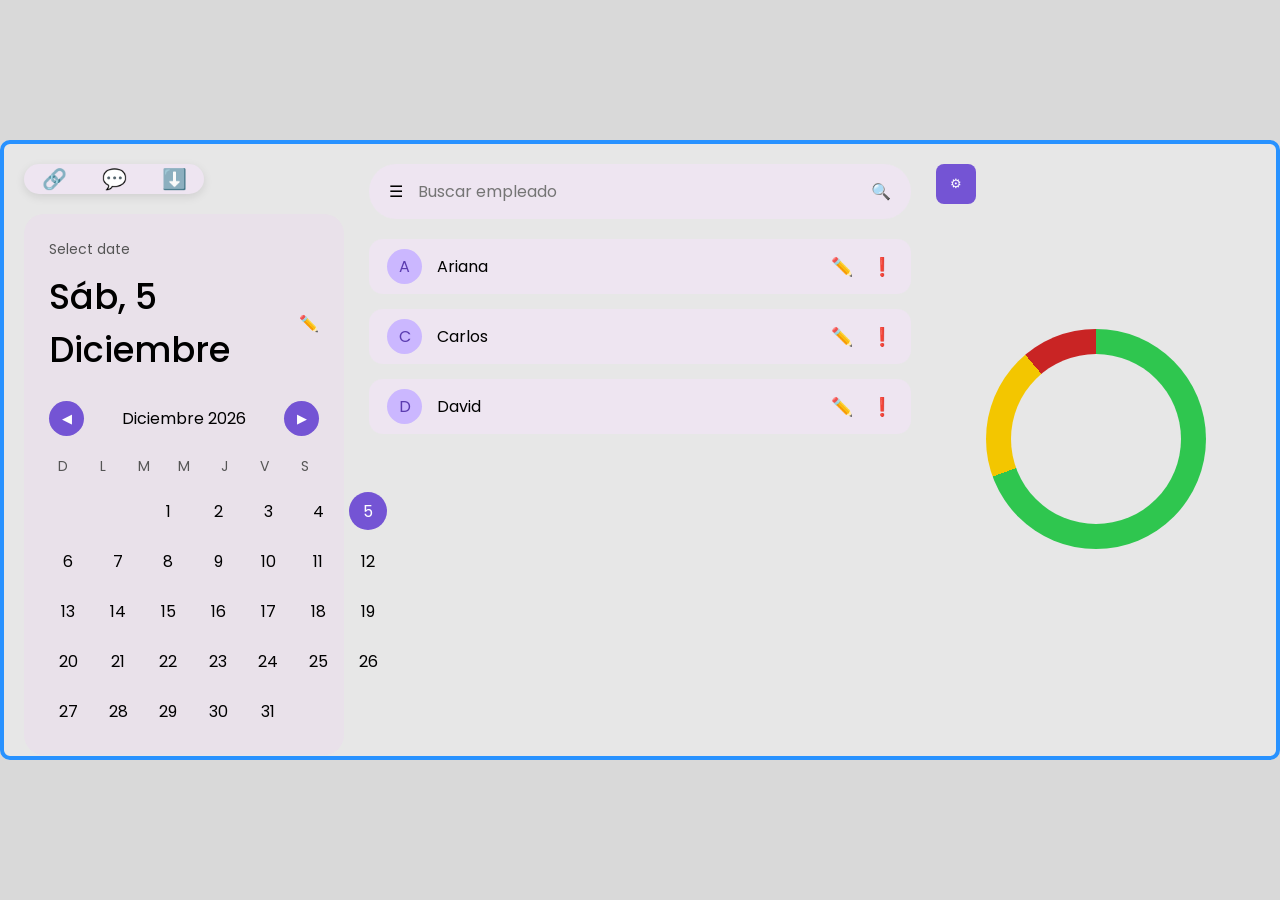
==== Avance_AW/index.html @ 6f0367b4 "Add files via upload" ====
<!DOCTYPE html>
<html lang="es">
<head>

  <meta charset="UTF-8">
  <meta name="viewport" content="width=device-width, initial-scale=1.0">

  <title>Dashboard Empleados</title>

  <link rel="stylesheet" href="style.css">

  <link rel="preconnect" href="https://fonts.googleapis.com">

  <link href="https://fonts.googleapis.com/css2?family=Poppins:wght@300;400;500;600&display=swap" rel="stylesheet">

</head>

<body>

  <div class="container">



    <div class="left">

      <div class="top-icons">
        <span>🔗</span>
        <span>💬</span>
        <span>⬇️</span>
      </div>



      <div class="calendar-card">

        <p>Select date</p>

        <div class="calendar-header">

          <h1 id="selected-date"></h1>

          <span>✏️</span>

        </div>

        <div class="month">

          <button id="prev-month" class="month-btn">
            ◀
          </button>

          <span id="month-year"></span>

          <button id="next-month" class="month-btn">
            ▶
          </button>

        </div>

        <div class="days">

          <span>D</span>
          <span>L</span>
          <span>M</span>
          <span>M</span>
          <span>J</span>
          <span>V</span>
          <span>S</span>

        </div>

        <div class="numbers" id="calendar-days"></div>

      </div>

    </div>



    <div class="center">

      <div class="search">

        <span>☰</span>

        <input type="text" placeholder="Buscar empleado"id="search-input">
        <span>🔍</span>

      </div>



      <div class="employee-list" id="employee-list">


        <div class="employee">

          <div class="employee-left">

            <div class="avatar">
              A
            </div>

            <span>Ariana</span>

          </div>

          <div class="employee-icons">

            <span class="edit-btn">
              ✏️
            </span>

            <span>
              ❗
            </span>

          </div>

        </div>


        <div class="employee">

          <div class="employee-left">

            <div class="avatar">
              C
            </div>

            <span>Carlos</span>

          </div>

          <div class="employee-icons">

            <span class="edit-btn">
              ✏️
            </span>

            <span>
              ❗
            </span>

          </div>

        </div>



        <div class="employee">

          <div class="employee-left">

            <div class="avatar">
              D
            </div>

            <span>David</span>

          </div>

          <div class="employee-icons">

            <span class="edit-btn">
              ✏️
            </span>

            <span>
              ❗
            </span>

          </div>

        </div>

      </div>

    </div>


    <div class="right">

      <div class="menu-container">

        <button class="settings-btn" id="settings-btn">
          ⚙
        </button>

        <div class="menu-card hidden" id="menu-card">

          <div class="menu-item">

            <span>Perfil</span>

            <span>👤</span>

          </div>

          <div class="menu-item">

            <span>Añadir empleado</span>

            <span>➕</span>

          </div>

          <div class="menu-item">

            <span>Ver registros</span>

            <span>📁</span>

          </div>

        </div>

      </div>

      <div class="circle-chart"></div>

    </div>

  </div>


  <div class="employee-modal hidden" id="employee-modal">

    <div class="modal-content">


      <div class="modal-header">

        <div class="profile-section">

          <div class="profile-image">
            👤
          </div>

          <div>

            <h2>Editar empleado</h2>

            <p>ID: EMP-102</p>

          </div>

        </div>

        <button class="close-btn" id="close-modal">
          ✖
        </button>

      </div>

      <!-- BODY -->

      <div class="modal-body">

        <!-- LEFT -->

        <div class="modal-left">

          <div class="input-group">

            <label>Nombre</label>

            <input type="text" value="Empleado1">

          </div>

          <div class="input-group">

            <label>Estado</label>

            <select>

              <option>Activo</option>

              <option>Inactivo</option>

            </select>

          </div>

          <div class="input-group">

            <label>Cédula</label>

            <input type="text" value="1312456789">

          </div>

          <div class="input-group">

            <label>Ocupación</label>

            <input type="text" value="Diseñador">

          </div>

          <!-- SWITCH -->

          <div class="switch-container">

            <span>Desactivar usuario</span>

            <label class="switch">

              <input type="checkbox">

              <span class="slider"></span>

            </label>

          </div>

        </div>

        <!-- RIGHT -->

        <div class="modal-right">

          <label>Observaciones</label>

          <textarea placeholder="Escribe una observación..."></textarea>

          <button class="save-btn">
            Guardar cambios
          </button>

        </div>

      </div>

    </div>

  </div>

  <script src="script.js"></script>

</body>
</html>
---- Avance_AW/style.css ----
*{
  margin:0;
  padding:0;
  box-sizing:border-box;
  font-family:'Poppins', sans-serif;
}

body{
  background:#d9d9d9;

  display:flex;
  justify-content:center;
  align-items:center;

  min-height:100vh;
}

.container{
  width:1350px;
  height:620px;

  background:#e7e7e7;

  border:4px solid #2892ff;

  border-radius:10px;

  padding:20px;

  display:flex;

  gap:25px;

  overflow:hidden;
}

/* ===== LEFT ===== */

.left{
  width:320px;

  display:flex;
  flex-direction:column;

  gap:20px;
}

.top-icons{
  width:180px;
  height:55px;

  background:#eee5f1;

  border-radius:30px;

  display:flex;
  align-items:center;
  justify-content:space-around;

  box-shadow:0 3px 10px rgba(0,0,0,.1);
}

.top-icons span{
  font-size:20px;
  cursor:pointer;
}

.calendar-card{
  background:#e9e1ea;

  border-radius:20px;

  padding:25px;

  flex:1;
}

.calendar-card p{
  font-size:14px;

  color:#555;

  margin-bottom:10px;
}

.calendar-header{
  display:flex;
  justify-content:space-between;
  align-items:center;

  margin-bottom:25px;
}

.calendar-header h1{
  font-size:35px;

  font-weight:500;
}

.month{
  display:flex;
  justify-content:space-between;
  align-items:center;

  margin-bottom:20px;
}

.month-btn{
  border:none;

  background:#7454d4;

  color:white;

  width:35px;
  height:35px;

  border-radius:50%;

  cursor:pointer;
}

.days,
.numbers{
  display:grid;

  grid-template-columns:repeat(7,1fr);

  text-align:center;

  gap:12px;
}

.days{
  margin-bottom:15px;
}

.days span{
  font-size:14px;
  color:#555;
}

.numbers span{
  width:38px;
  height:38px;

  display:flex;
  justify-content:center;
  align-items:center;

  margin:auto;

  border-radius:50%;

  cursor:pointer;

  transition:.2s;
}

.numbers span:hover{
  background:#d6c9ff;
}

.active-day{
  background:#7454d4;

  color:white;
}

/* ===== CENTER ===== */

.center{
  flex:1;

  display:flex;
  flex-direction:column;

  gap:20px;
}

.search{
  height:55px;

  background:#eee5f1;

  border-radius:30px;

  display:flex;
  align-items:center;

  padding:0 20px;

  gap:15px;
}

.search input{
  flex:1;

  border:none;
  outline:none;

  background:transparent;

  font-size:16px;
}

.employee-list{
  display:flex;
  flex-direction:column;

  gap:15px;

  overflow-y:auto;
}

.employee{
  height:55px;

  background:#eee5f1;

  border-radius:14px;

  padding:0 18px;

  display:flex;
  justify-content:space-between;
  align-items:center;
}

.employee-left{
  display:flex;
  align-items:center;

  gap:15px;
}

.avatar{
  width:35px;
  height:35px;

  border-radius:50%;

  background:#cbb7ff;

  display:flex;
  justify-content:center;
  align-items:center;

  color:#5b3cb0;
}

.employee-icons{
  display:flex;

  gap:18px;

  font-size:18px;

  cursor:pointer;
}

/* ===== RIGHT ===== */

.right{
  width:320px;

  display:flex;
  flex-direction:column;
  align-items:center;

  gap:25px;
}

.menu-container{
  width:100%;

  position:relative;
}

.settings-btn{
  background:#7454d4;

  width:40px;
  height:40px;

  border:none;

  border-radius:8px;

  color:white;

  cursor:pointer;
}

.menu-card{
  position:absolute;

  top:55px;
  right:0;

  width:100%;

  background:#eee5f1;

  border-radius:14px;

  padding:20px;

  display:flex;
  flex-direction:column;

  gap:20px;
}

.menu-item{
  display:flex;
  justify-content:space-between;
  align-items:center;

  cursor:pointer;
}

.hidden{
  display:none;
}

/* ===== GRAFICA ===== */

.circle-chart{
  width:220px;
  height:220px;

  border-radius:50%;

  background:
  conic-gradient(
    #2fc64f 0deg 250deg,
    #f3c600 250deg 320deg,
    #c92424 320deg 360deg
  );

  position:relative;

  margin-top:100px;
}

.circle-chart::after{
  content:"";

  position:absolute;

  inset:25px;

  background:#e7e7e7;

  border-radius:50%;
}



.employee-modal{
  position:fixed;

  inset:0;

  background:rgba(0,0,0,.35);

  justify-content:center;
  align-items:center;

  z-index:999;
}



.employee-modal.active{
  display:flex;
}

/* OCULTAR */

.hidden{
  display:none;
}

.modal-content{
  width:950px;

  background:#f1edf4;

  border-radius:25px;

  padding:30px;

  box-shadow:0 10px 40px rgba(0,0,0,.2);
}

.modal-header{
  display:flex;
  justify-content:space-between;
  align-items:center;

  margin-bottom:30px;
}

.profile-section{
  display:flex;
  align-items:center;

  gap:20px;
}

.profile-image{
  width:90px;
  height:90px;

  background:#d8c8ff;

  border-radius:50%;

  display:flex;
  justify-content:center;
  align-items:center;

  font-size:40px;
}

.close-btn{
  width:45px;
  height:45px;

  border:none;

  border-radius:12px;

  background:#7454d4;

  color:white;

  cursor:pointer;
}

.modal-body{
  display:flex;

  gap:40px;
}

.modal-left,
.modal-right{
  flex:1;

  display:flex;
  flex-direction:column;

  gap:20px;
}

.input-group{
  display:flex;
  flex-direction:column;

  gap:8px;
}

.input-group input,
.input-group select,
textarea{
  border:none;

  padding:14px;

  border-radius:12px;

  outline:none;
}

textarea{
  resize:none;

  height:220px;
}

.switch-container{
  display:flex;
  justify-content:space-between;
  align-items:center;
}

/* SWITCH */

.switch{
  position:relative;

  width:60px;
  height:30px;
}

.switch input{
  opacity:0;
}

.slider{
  position:absolute;

  inset:0;

  background:#ccc;

  border-radius:30px;

  cursor:pointer;
}

.slider::before{
  content:"";

  position:absolute;

  width:24px;
  height:24px;

  left:3px;
  top:3px;

  background:white;

  border-radius:50%;

  transition:.3s;
}

.switch input:checked + .slider{
  background:#7454d4;
}

.switch input:checked + .slider::before{
  transform:translateX(30px);
}



.save-btn{
  border:none;

  background:#7454d4;

  color:white;

  padding:15px;

  border-radius:14px;

  cursor:pointer;

  margin-top:auto;
}
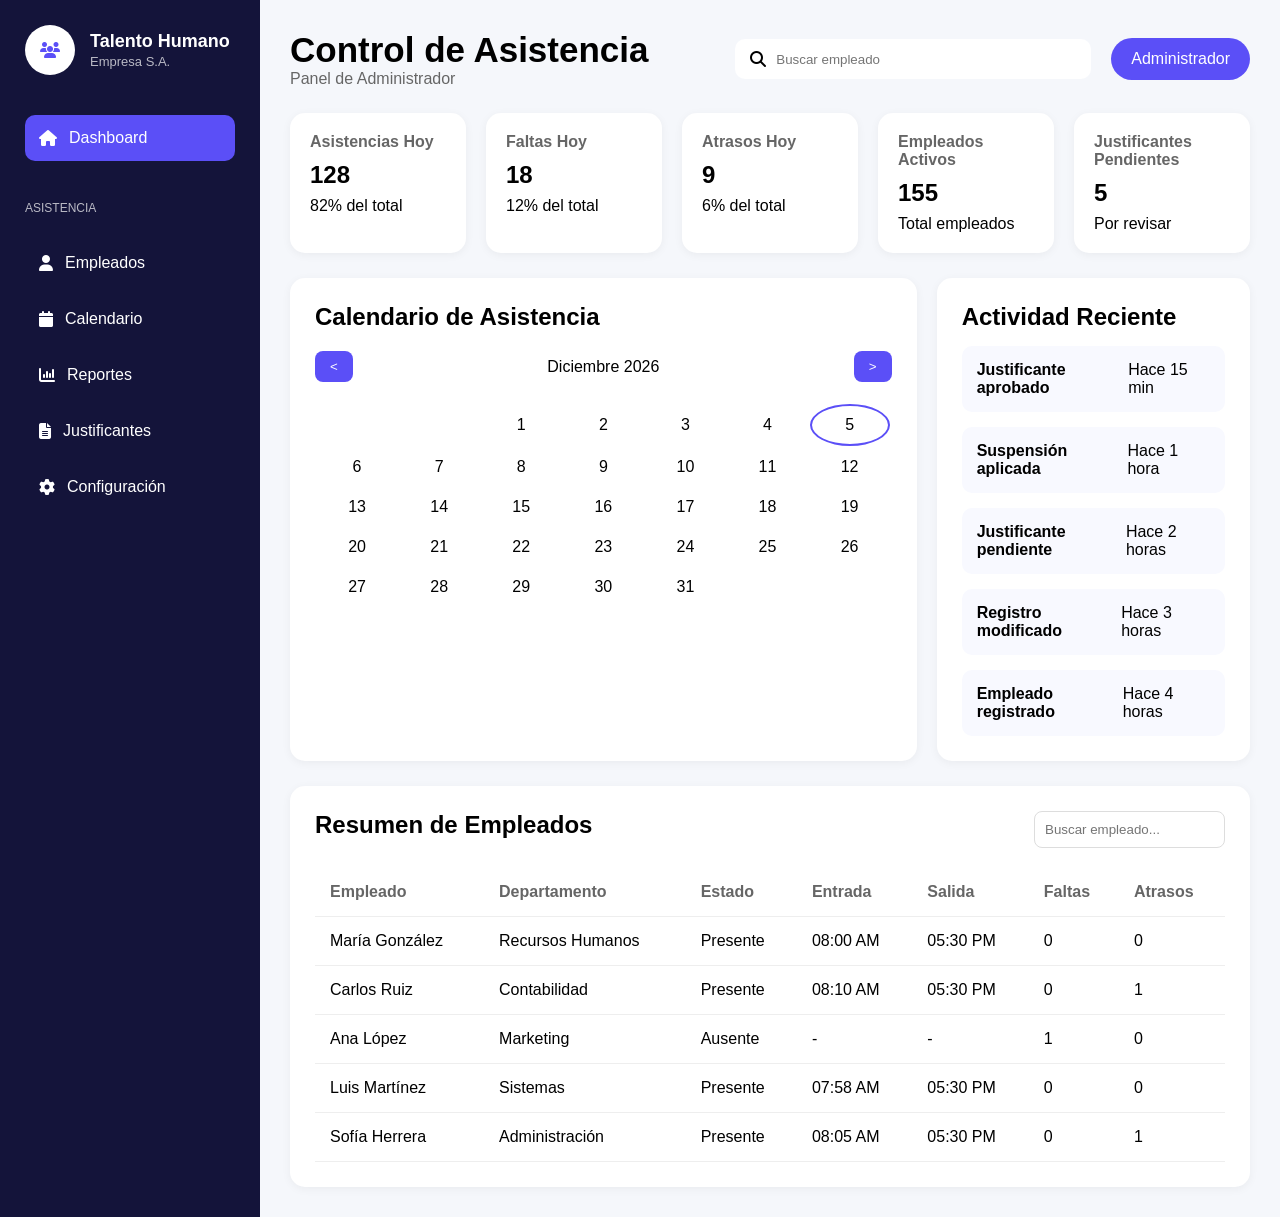
==== commit fb7a3abf: "Add files via upload" ====
--- a/Avance_AW/index.html
+++ b/Avance_AW/index.html
@@ -1,343 +1,280 @@
 <!DOCTYPE html>
 <html lang="es">
+
 <head>
-
-  <meta charset="UTF-8">
-  <meta name="viewport" content="width=device-width, initial-scale=1.0">
-
-  <title>Dashboard Empleados</title>
-
-  <link rel="stylesheet" href="style.css">
-
-  <link rel="preconnect" href="https://fonts.googleapis.com">
-
-  <link href="https://fonts.googleapis.com/css2?family=Poppins:wght@300;400;500;600&display=swap" rel="stylesheet">
-
+    <meta charset="UTF-8">
+    <meta name="viewport" content="width=device-width, initial-scale=1.0">
+    <title>Control de Asistencia</title>
+
+    <link rel="stylesheet" href="style.css">
+
+    <link rel="stylesheet"
+        href="https://cdnjs.cloudflare.com/ajax/libs/font-awesome/6.7.2/css/all.min.css">
 </head>
 
 <body>
 
-  <div class="container">
-
-
-
-    <div class="left">
-
-      <div class="top-icons">
-        <span>🔗</span>
-        <span>💬</span>
-        <span>⬇️</span>
-      </div>
-
-
-
-      <div class="calendar-card">
-
-        <p>Select date</p>
-
-        <div class="calendar-header">
-
-          <h1 id="selected-date"></h1>
-
-          <span>✏️</span>
-
-        </div>
-
-        <div class="month">
-
-          <button id="prev-month" class="month-btn">
-            ◀
-          </button>
-
-          <span id="month-year"></span>
-
-          <button id="next-month" class="month-btn">
-            ▶
-          </button>
-
-        </div>
-
-        <div class="days">
-
-          <span>D</span>
-          <span>L</span>
-          <span>M</span>
-          <span>M</span>
-          <span>J</span>
-          <span>V</span>
-          <span>S</span>
-
-        </div>
-
-        <div class="numbers" id="calendar-days"></div>
-
-      </div>
+    <div class="contenedor">
+
+        <aside class="barra-lateral">
+
+            <div class="logo-empresa">
+                <div class="icono-logo">
+                    <i class="fa-solid fa-users"></i>
+                </div>
+
+                <div>
+                    <h3>Talento Humano</h3>
+                    <span>Empresa S.A.</span>
+                </div>
+            </div>
+
+            <nav>
+
+                <a href="#" class="activo">
+                    <i class="fa-solid fa-house"></i>
+                    Dashboard
+                </a>
+
+                <p class="titulo-seccion">ASISTENCIA</p>
+
+                <a href="#">
+                    <i class="fa-solid fa-user"></i>
+                    Empleados
+                </a>
+
+                <a href="#">
+                    <i class="fa-solid fa-calendar"></i>
+                    Calendario
+                </a>
+
+                <a href="#">
+                    <i class="fa-solid fa-chart-column"></i>
+                    Reportes
+                </a>
+
+                <a href="#">
+                    <i class="fa-solid fa-file-lines"></i>
+                    Justificantes
+                </a>
+
+                <a href="#">
+                    <i class="fa-solid fa-gear"></i>
+                    Configuración
+                </a>
+
+            </nav>
+
+        </aside>
+
+        <main class="contenido-principal">
+
+            <header class="encabezado">
+
+                <div>
+                    <h1>Control de Asistencia</h1>
+                    <span>Panel de Administrador</span>
+                </div>
+
+                <div class="encabezado-derecha">
+
+                    <div class="caja-busqueda">
+                        <i class="fa-solid fa-magnifying-glass"></i>
+
+                        <input type="search"  id="buscar-empleado" placeholder="Buscar empleado">
+                    </div>
+
+                    <div class="administrador">
+                        Administrador
+                    </div>
+
+                </div>
+
+            </header>
+
+            <section class="panel-estadisticas">
+
+                <div class="tarjeta-estadistica">
+                    <h4>Asistencias Hoy</h4>
+                    <h2>128</h2>
+                    <p>82% del total</p>
+                </div>
+
+                <div class="tarjeta-estadistica">
+                    <h4>Faltas Hoy</h4>
+                    <h2>18</h2>
+                    <p>12% del total</p>
+                </div>
+
+                <div class="tarjeta-estadistica">
+                    <h4>Atrasos Hoy</h4>
+                    <h2>9</h2>
+                    <p>6% del total</p>
+                </div>
+
+                <div class="tarjeta-estadistica">
+                    <h4>Empleados Activos</h4>
+                    <h2>155</h2>
+                    <p>Total empleados</p>
+                </div>
+
+                <div class="tarjeta-estadistica">
+                    <h4>Justificantes Pendientes</h4>
+                    <h2>5</h2>
+                    <p>Por revisar</p>
+                </div>
+
+            </section>
+
+            <section class="seccion-central">
+
+                <div class="tarjeta-calendario">
+
+                    <h2>Calendario de Asistencia</h2>
+                    <div class="controles-calendario">
+
+                    <button id="mes-anterior">
+                        <
+                    </button>
+
+                    <div id="mes-actual"></div>
+
+                    <button id="mes-siguiente">
+                        >
+                    </button>
+
+                </div>
+
+                    <table>
+
+                        <tbody id="dias-calendario"></tbody>
+
+                    </table>
+
+                </div>
+
+                <div class="tarjeta-actividad">
+
+                    <h2>Actividad Reciente</h2>
+
+                    <div class="elemento-actividad">
+                        <strong>Justificante aprobado</strong>
+                        <span>Hace 15 min</span>
+                    </div>
+
+                    <div class="elemento-actividad">
+                        <strong>Suspensión aplicada</strong>
+                        <span>Hace 1 hora</span>
+                    </div>
+
+                    <div class="elemento-actividad">
+                        <strong>Justificante pendiente</strong>
+                        <span>Hace 2 horas</span>
+                    </div>
+
+                    <div class="elemento-actividad">
+                        <strong>Registro modificado</strong>
+                        <span>Hace 3 horas</span>
+                    </div>
+
+                    <div class="elemento-actividad">
+                        <strong>Empleado registrado</strong>
+                        <span>Hace 4 horas</span>
+                    </div>
+
+                </div>
+
+            </section>
+
+            <section class="seccion-empleados">
+
+                <div class="encabezado-empleados">
+
+                    <h2>Resumen de Empleados</h2>
+
+                    <input type="search" id="buscar-empleado" placeholder="Buscar empleado...">
+
+                </div>
+
+                <table id="tabla-empleados">
+
+                    <thead>
+
+                        <tr>
+                            <th>Empleado</th>
+                            <th>Departamento</th>
+                            <th>Estado</th>
+                            <th>Entrada</th>
+                            <th>Salida</th>
+                            <th>Faltas</th>
+                            <th>Atrasos</th>
+                        </tr>
+
+                    </thead>
+
+                    <tbody>
+
+                        <tr>
+                            <td>María González</td>
+                            <td>Recursos Humanos</td>
+                            <td>Presente</td>
+                            <td>08:00 AM</td>
+                            <td>05:30 PM</td>
+                            <td>0</td>
+                            <td>0</td>
+                        </tr>
+
+                        <tr>
+                            <td>Carlos Ruiz</td>
+                            <td>Contabilidad</td>
+                            <td>Presente</td>
+                            <td>08:10 AM</td>
+                            <td>05:30 PM</td>
+                            <td>0</td>
+                            <td>1</td>
+                        </tr>
+
+                        <tr>
+                            <td>Ana López</td>
+                            <td>Marketing</td>
+                            <td>Ausente</td>
+                            <td>-</td>
+                            <td>-</td>
+                            <td>1</td>
+                            <td>0</td>
+                        </tr>
+
+                        <tr>
+                            <td>Luis Martínez</td>
+                            <td>Sistemas</td>
+                            <td>Presente</td>
+                            <td>07:58 AM</td>
+                            <td>05:30 PM</td>
+                            <td>0</td>
+                            <td>0</td>
+                        </tr>
+
+                        <tr>
+                            <td>Sofía Herrera</td>
+                            <td>Administración</td>
+                            <td>Presente</td>
+                            <td>08:05 AM</td>
+                            <td>05:30 PM</td>
+                            <td>0</td>
+                            <td>1</td>
+                        </tr>
+
+                    </tbody>
+
+                </table>
+
+            </section>
+
+        </main>
 
     </div>
-
-
-
-    <div class="center">
-
-      <div class="search">
-
-        <span>☰</span>
-
-        <input type="text" placeholder="Buscar empleado"id="search-input">
-        <span>🔍</span>
-
-      </div>
-
-
-
-      <div class="employee-list" id="employee-list">
-
-
-        <div class="employee">
-
-          <div class="employee-left">
-
-            <div class="avatar">
-              A
-            </div>
-
-            <span>Ariana</span>
-
-          </div>
-
-          <div class="employee-icons">
-
-            <span class="edit-btn">
-              ✏️
-            </span>
-
-            <span>
-              ❗
-            </span>
-
-          </div>
-
-        </div>
-
-
-        <div class="employee">
-
-          <div class="employee-left">
-
-            <div class="avatar">
-              C
-            </div>
-
-            <span>Carlos</span>
-
-          </div>
-
-          <div class="employee-icons">
-
-            <span class="edit-btn">
-              ✏️
-            </span>
-
-            <span>
-              ❗
-            </span>
-
-          </div>
-
-        </div>
-
-
-
-        <div class="employee">
-
-          <div class="employee-left">
-
-            <div class="avatar">
-              D
-            </div>
-
-            <span>David</span>
-
-          </div>
-
-          <div class="employee-icons">
-
-            <span class="edit-btn">
-              ✏️
-            </span>
-
-            <span>
-              ❗
-            </span>
-
-          </div>
-
-        </div>
-
-      </div>
-
-    </div>
-
-
-    <div class="right">
-
-      <div class="menu-container">
-
-        <button class="settings-btn" id="settings-btn">
-          ⚙
-        </button>
-
-        <div class="menu-card hidden" id="menu-card">
-
-          <div class="menu-item">
-
-            <span>Perfil</span>
-
-            <span>👤</span>
-
-          </div>
-
-          <div class="menu-item">
-
-            <span>Añadir empleado</span>
-
-            <span>➕</span>
-
-          </div>
-
-          <div class="menu-item">
-
-            <span>Ver registros</span>
-
-            <span>📁</span>
-
-          </div>
-
-        </div>
-
-      </div>
-
-      <div class="circle-chart"></div>
-
-    </div>
-
-  </div>
-
-
-  <div class="employee-modal hidden" id="employee-modal">
-
-    <div class="modal-content">
-
-
-      <div class="modal-header">
-
-        <div class="profile-section">
-
-          <div class="profile-image">
-            👤
-          </div>
-
-          <div>
-
-            <h2>Editar empleado</h2>
-
-            <p>ID: EMP-102</p>
-
-          </div>
-
-        </div>
-
-        <button class="close-btn" id="close-modal">
-          ✖
-        </button>
-
-      </div>
-
-      <!-- BODY -->
-
-      <div class="modal-body">
-
-        <!-- LEFT -->
-
-        <div class="modal-left">
-
-          <div class="input-group">
-
-            <label>Nombre</label>
-
-            <input type="text" value="Empleado1">
-
-          </div>
-
-          <div class="input-group">
-
-            <label>Estado</label>
-
-            <select>
-
-              <option>Activo</option>
-
-              <option>Inactivo</option>
-
-            </select>
-
-          </div>
-
-          <div class="input-group">
-
-            <label>Cédula</label>
-
-            <input type="text" value="1312456789">
-
-          </div>
-
-          <div class="input-group">
-
-            <label>Ocupación</label>
-
-            <input type="text" value="Diseñador">
-
-          </div>
-
-          <!-- SWITCH -->
-
-          <div class="switch-container">
-
-            <span>Desactivar usuario</span>
-
-            <label class="switch">
-
-              <input type="checkbox">
-
-              <span class="slider"></span>
-
-            </label>
-
-          </div>
-
-        </div>
-
-        <!-- RIGHT -->
-
-        <div class="modal-right">
-
-          <label>Observaciones</label>
-
-          <textarea placeholder="Escribe una observación..."></textarea>
-
-          <button class="save-btn">
-            Guardar cambios
-          </button>
-
-        </div>
-
-      </div>
-
-    </div>
-
-  </div>
-
-  <script src="script.js"></script>
-
+    <script src="script.js"></script>
+    <script src="calendario.js"></script>
 </body>
+
 </html>
--- a/Avance_AW/style.css
+++ b/Avance_AW/style.css
@@ -1,557 +1,242 @@
 *{
-  margin:0;
-  padding:0;
-  box-sizing:border-box;
-  font-family:'Poppins', sans-serif;
+    margin:0;
+    padding:0;
+    box-sizing:border-box;
+    font-family:Segoe UI,sans-serif;
 }
 
 body{
-  background:#d9d9d9;
-
-  display:flex;
-  justify-content:center;
-  align-items:center;
-
-  min-height:100vh;
-}
-
-.container{
-  width:1350px;
-  height:620px;
-
-  background:#e7e7e7;
-
-  border:4px solid #2892ff;
-
-  border-radius:10px;
-
-  padding:20px;
-
-  display:flex;
-
-  gap:25px;
-
-  overflow:hidden;
-}
-
-/* ===== LEFT ===== */
-
-.left{
-  width:320px;
-
-  display:flex;
-  flex-direction:column;
-
-  gap:20px;
-}
-
-.top-icons{
-  width:180px;
-  height:55px;
-
-  background:#eee5f1;
-
-  border-radius:30px;
-
-  display:flex;
-  align-items:center;
-  justify-content:space-around;
-
-  box-shadow:0 3px 10px rgba(0,0,0,.1);
-}
-
-.top-icons span{
-  font-size:20px;
-  cursor:pointer;
-}
-
-.calendar-card{
-  background:#e9e1ea;
-
-  border-radius:20px;
-
-  padding:25px;
-
-  flex:1;
-}
-
-.calendar-card p{
-  font-size:14px;
-
-  color:#555;
-
-  margin-bottom:10px;
-}
-
-.calendar-header{
-  display:flex;
-  justify-content:space-between;
-  align-items:center;
-
-  margin-bottom:25px;
-}
-
-.calendar-header h1{
-  font-size:35px;
-
-  font-weight:500;
-}
-
-.month{
-  display:flex;
-  justify-content:space-between;
-  align-items:center;
-
-  margin-bottom:20px;
-}
-
-.month-btn{
-  border:none;
-
-  background:#7454d4;
-
-  color:white;
-
-  width:35px;
-  height:35px;
-
-  border-radius:50%;
-
-  cursor:pointer;
-}
-
-.days,
-.numbers{
-  display:grid;
-
-  grid-template-columns:repeat(7,1fr);
-
-  text-align:center;
-
-  gap:12px;
-}
-
-.days{
-  margin-bottom:15px;
-}
-
-.days span{
-  font-size:14px;
-  color:#555;
-}
-
-.numbers span{
-  width:38px;
-  height:38px;
-
-  display:flex;
-  justify-content:center;
-  align-items:center;
-
-  margin:auto;
-
-  border-radius:50%;
-
-  cursor:pointer;
-
-  transition:.2s;
-}
-
-.numbers span:hover{
-  background:#d6c9ff;
-}
-
-.active-day{
-  background:#7454d4;
-
-  color:white;
-}
-
-/* ===== CENTER ===== */
-
-.center{
-  flex:1;
-
-  display:flex;
-  flex-direction:column;
-
-  gap:20px;
-}
-
-.search{
-  height:55px;
-
-  background:#eee5f1;
-
-  border-radius:30px;
-
-  display:flex;
-  align-items:center;
-
-  padding:0 20px;
-
-  gap:15px;
-}
-
-.search input{
-  flex:1;
-
-  border:none;
-  outline:none;
-
-  background:transparent;
-
-  font-size:16px;
-}
-
-.employee-list{
-  display:flex;
-  flex-direction:column;
-
-  gap:15px;
-
-  overflow-y:auto;
-}
-
-.employee{
-  height:55px;
-
-  background:#eee5f1;
-
-  border-radius:14px;
-
-  padding:0 18px;
-
-  display:flex;
-  justify-content:space-between;
-  align-items:center;
-}
-
-.employee-left{
-  display:flex;
-  align-items:center;
-
-  gap:15px;
-}
-
-.avatar{
-  width:35px;
-  height:35px;
-
-  border-radius:50%;
-
-  background:#cbb7ff;
-
-  display:flex;
-  justify-content:center;
-  align-items:center;
-
-  color:#5b3cb0;
-}
-
-.employee-icons{
-  display:flex;
-
-  gap:18px;
-
-  font-size:18px;
-
-  cursor:pointer;
-}
-
-/* ===== RIGHT ===== */
-
-.right{
-  width:320px;
-
-  display:flex;
-  flex-direction:column;
-  align-items:center;
-
-  gap:25px;
-}
-
-.menu-container{
-  width:100%;
-
-  position:relative;
-}
-
-.settings-btn{
-  background:#7454d4;
-
-  width:40px;
-  height:40px;
-
-  border:none;
-
-  border-radius:8px;
-
-  color:white;
-
-  cursor:pointer;
-}
-
-.menu-card{
-  position:absolute;
-
-  top:55px;
-  right:0;
-
-  width:100%;
-
-  background:#eee5f1;
-
-  border-radius:14px;
-
-  padding:20px;
-
-  display:flex;
-  flex-direction:column;
-
-  gap:20px;
-}
-
-.menu-item{
-  display:flex;
-  justify-content:space-between;
-  align-items:center;
-
-  cursor:pointer;
-}
-
-.hidden{
-  display:none;
-}
-
-/* ===== GRAFICA ===== */
-
-.circle-chart{
-  width:220px;
-  height:220px;
-
-  border-radius:50%;
-
-  background:
-  conic-gradient(
-    #2fc64f 0deg 250deg,
-    #f3c600 250deg 320deg,
-    #c92424 320deg 360deg
-  );
-
-  position:relative;
-
-  margin-top:100px;
-}
-
-.circle-chart::after{
-  content:"";
-
-  position:absolute;
-
-  inset:25px;
-
-  background:#e7e7e7;
-
-  border-radius:50%;
-}
-
-
-
-.employee-modal{
-  position:fixed;
-
-  inset:0;
-
-  background:rgba(0,0,0,.35);
-
-  justify-content:center;
-  align-items:center;
-
-  z-index:999;
-}
-
-
-
-.employee-modal.active{
-  display:flex;
-}
-
-/* OCULTAR */
-
-.hidden{
-  display:none;
-}
-
-.modal-content{
-  width:950px;
-
-  background:#f1edf4;
-
-  border-radius:25px;
-
-  padding:30px;
-
-  box-shadow:0 10px 40px rgba(0,0,0,.2);
-}
-
-.modal-header{
-  display:flex;
-  justify-content:space-between;
-  align-items:center;
-
-  margin-bottom:30px;
-}
-
-.profile-section{
-  display:flex;
-  align-items:center;
-
-  gap:20px;
-}
-
-.profile-image{
-  width:90px;
-  height:90px;
-
-  background:#d8c8ff;
-
-  border-radius:50%;
-
-  display:flex;
-  justify-content:center;
-  align-items:center;
-
-  font-size:40px;
-}
-
-.close-btn{
-  width:45px;
-  height:45px;
-
-  border:none;
-
-  border-radius:12px;
-
-  background:#7454d4;
-
-  color:white;
-
-  cursor:pointer;
-}
-
-.modal-body{
-  display:flex;
-
-  gap:40px;
-}
-
-.modal-left,
-.modal-right{
-  flex:1;
-
-  display:flex;
-  flex-direction:column;
-
-  gap:20px;
-}
-
-.input-group{
-  display:flex;
-  flex-direction:column;
-
-  gap:8px;
-}
-
-.input-group input,
-.input-group select,
-textarea{
-  border:none;
-
-  padding:14px;
-
-  border-radius:12px;
-
-  outline:none;
-}
-
-textarea{
-  resize:none;
-
-  height:220px;
-}
-
-.switch-container{
-  display:flex;
-  justify-content:space-between;
-  align-items:center;
-}
-
-/* SWITCH */
-
-.switch{
-  position:relative;
-
-  width:60px;
-  height:30px;
-}
-
-.switch input{
-  opacity:0;
-}
-
-.slider{
-  position:absolute;
-
-  inset:0;
-
-  background:#ccc;
-
-  border-radius:30px;
-
-  cursor:pointer;
-}
-
-.slider::before{
-  content:"";
-
-  position:absolute;
-
-  width:24px;
-  height:24px;
-
-  left:3px;
-  top:3px;
-
-  background:white;
-
-  border-radius:50%;
-
-  transition:.3s;
-}
-
-.switch input:checked + .slider{
-  background:#7454d4;
-}
-
-.switch input:checked + .slider::before{
-  transform:translateX(30px);
-}
-
-
-
-.save-btn{
-  border:none;
-
-  background:#7454d4;
-
-  color:white;
-
-  padding:15px;
-
-  border-radius:14px;
-
-  cursor:pointer;
-
-  margin-top:auto;
+    background:#f5f7fb;
+}
+
+.contenedor{
+    display:flex;
+    min-height:100vh;
+}
+
+.barra-lateral{
+    width:260px;
+    background:#14143a;
+    color:white;
+    padding:25px;
+}
+
+.logo-empresa{
+    display:flex;
+    align-items:center;
+    gap:15px;
+    margin-bottom:40px;
+}
+
+.icono-logo{
+    width:50px;
+    height:50px;
+    border-radius:50%;
+    background:white;
+    color:#5b4ff7;
+    display:flex;
+    align-items:center;
+    justify-content:center;
+}
+
+.logo-empresa h3{
+    font-size:18px;
+}
+
+.logo-empresa span{
+    font-size:13px;
+    opacity:.7;
+}
+
+.titulo-seccion{
+    margin:30px 0 15px;
+    font-size:12px;
+    opacity:.7;
+}
+
+nav{
+    display:flex;
+    flex-direction:column;
+    gap:10px;
+}
+
+nav a{
+    color:white;
+    text-decoration:none;
+    padding:14px;
+    border-radius:10px;
+    display:flex;
+    gap:12px;
+    align-items:center;
+}
+
+nav a.activo{
+    background:#5b4ff7;
+}
+
+.contenido-principal{
+    flex:1;
+    padding:30px;
+}
+
+.encabezado{
+    display:flex;
+    justify-content:space-between;
+    align-items:center;
+    margin-bottom:25px;
+}
+
+.encabezado h1{
+    font-size:35px;
+}
+
+.encabezado span{
+    color:#666;
+}
+
+.encabezado-derecha{
+    display:flex;
+    gap:20px;
+    align-items:center;
+}
+
+.caja-busqueda{
+    background:white;
+    border-radius:10px;
+    padding:12px 15px;
+    display:flex;
+    align-items:center;
+    gap:10px;
+}
+
+.caja-busqueda input{
+    border:none;
+    outline:none;
+    width:300px;
+}
+
+.administrador{
+    background:#5b4ff7;
+    color:white;
+    padding:12px 20px;
+    border-radius:30px;
+}
+
+.panel-estadisticas{
+    display:grid;
+    grid-template-columns:repeat(5,1fr);
+    gap:20px;
+}
+
+.tarjeta-estadistica{
+    background:white;
+    padding:20px;
+    border-radius:15px;
+    box-shadow:0 2px 10px rgba(0,0,0,.05);
+}
+
+.tarjeta-estadistica h4{
+    color:#666;
+    margin-bottom:10px;
+}
+
+.tarjeta-estadistica h2{
+    margin-bottom:8px;
+}
+
+.seccion-central{
+    display:grid;
+    grid-template-columns:2fr 1fr;
+    gap:20px;
+    margin-top:25px;
+}
+
+.tarjeta-calendario,
+.tarjeta-actividad,
+.seccion-empleados{
+    background:white;
+    border-radius:15px;
+    padding:25px;
+    box-shadow:0 2px 10px rgba(0,0,0,.05);
+}
+
+.mes-calendario{
+    margin:20px 0;
+    font-weight:600;
+}
+
+.tarjeta-calendario table{
+    width:100%;
+    text-align:center;
+}
+
+.tarjeta-calendario th,
+.tarjeta-calendario td{
+    padding:10px;
+}
+
+.dia-actual{
+    border:2px solid #5b4ff7;
+    border-radius:50%;
+}
+
+.tarjeta-actividad{
+    display:flex;
+    flex-direction:column;
+    gap:15px;
+}
+
+.elemento-actividad{
+    padding:15px;
+    background:#f8f9ff;
+    border-radius:10px;
+    display:flex;
+    justify-content:space-between;
+}
+
+.seccion-empleados{
+    margin-top:25px;
+}
+
+.encabezado-empleados{
+    display:flex;
+    justify-content:space-between;
+    margin-bottom:20px;
+}
+
+.encabezado-empleados input{
+    padding:10px;
+    border:1px solid #ddd;
+    border-radius:8px;
+}
+
+.seccion-empleados table{
+    width:100%;
+    border-collapse:collapse;
+}
+
+.seccion-empleados th,
+.seccion-empleados td{
+    padding:15px;
+    text-align:left;
+    border-bottom:1px solid #eee;
+}
+
+.seccion-empleados th{
+    color:#666;
+}
+.controles-calendario{
+    display:flex;
+    justify-content:space-between;
+    align-items:center;
+    margin:20px 0;
+}
+
+.controles-calendario button{
+    padding:8px 15px;
+    border:none;
+    border-radius:8px;
+    cursor:pointer;
+    background:#5b4ff7;
+    color:white;
 }
